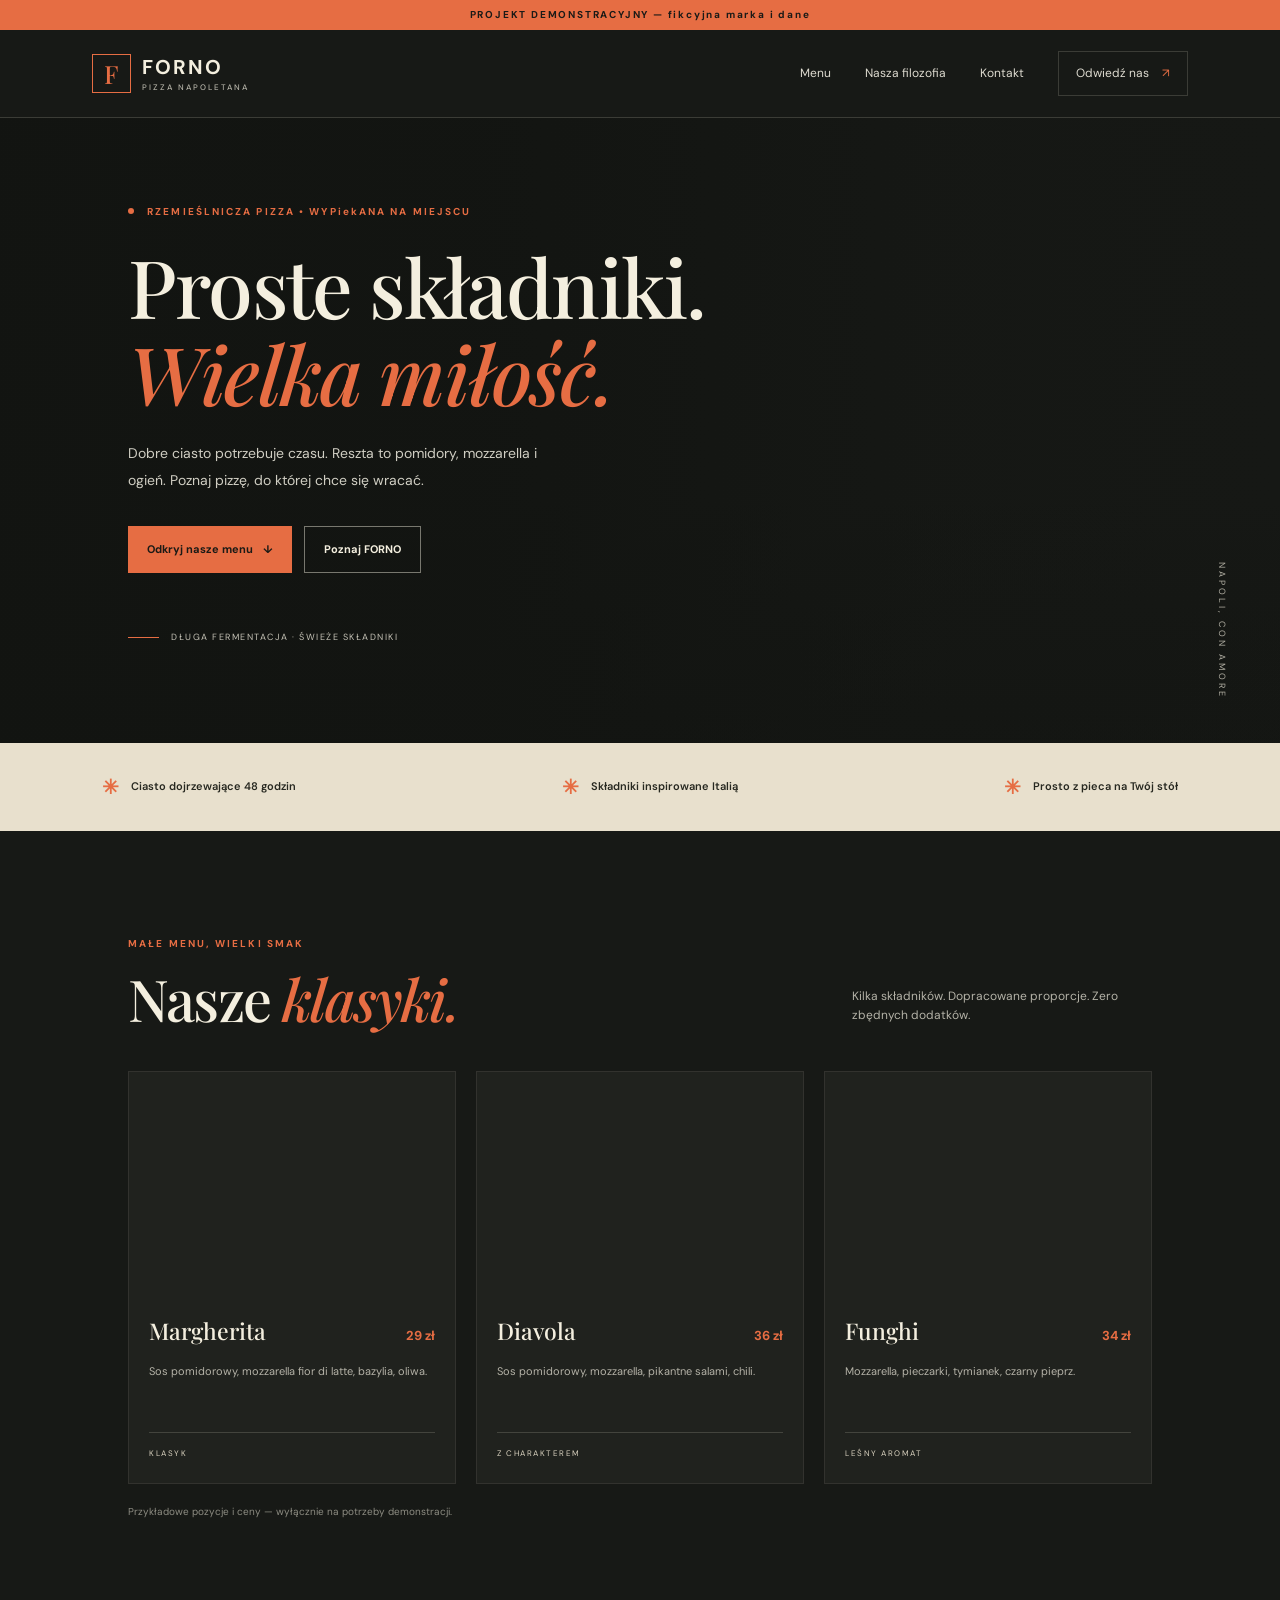
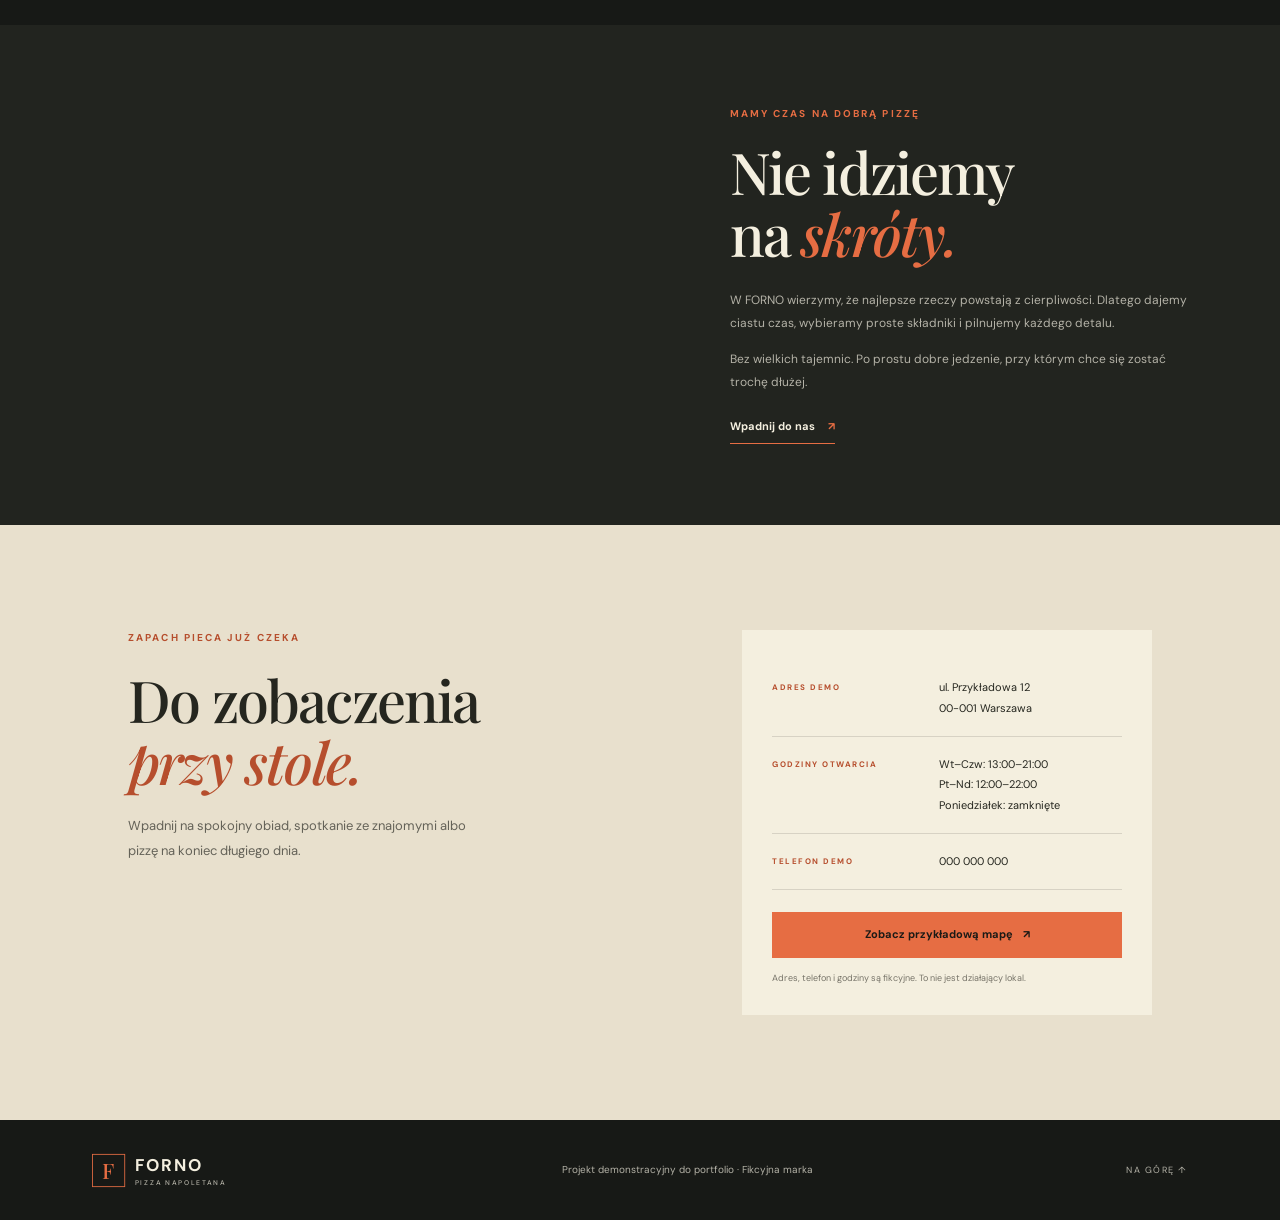
==== index.html @ f3f56753 "Add files via upload" ====
<!DOCTYPE html>
<html lang="pl">
<head>
  <meta charset="UTF-8">
  <meta name="viewport" content="width=device-width, initial-scale=1.0">
  <meta name="description" content="FORNO — fikcyjna pizzeria neapolitańska. Projekt demonstracyjny do portfolio.">
  <title>FORNO — Pizza Napoletana | Demo</title>
  <link rel="preconnect" href="https://images.unsplash.com">
  <link rel="stylesheet" href="style.css">
</head>
<body>
  <div class="demo-banner">PROJEKT DEMONSTRACYJNY — fikcyjna marka i dane</div>

  <header class="site-header">
    <a class="logo" href="#start" aria-label="FORNO — strona główna">
      <span class="logo-mark">F</span>
      <span>FORNO<span class="logo-sub">PIZZA NAPOLETANA</span></span>
    </a>
    <button class="menu-toggle" aria-label="Pokaż nawigację" aria-expanded="false">☰</button>
    <nav class="nav-links" aria-label="Główna nawigacja">
      <a href="#menu">Menu</a>
      <a href="#historia">Nasza filozofia</a>
      <a href="#kontakt">Kontakt</a>
      <a class="nav-cta" href="#kontakt">Odwiedź nas <span>↗</span></a>
    </nav>
  </header>

  <main>
    <section class="hero" id="start">
      <div class="hero-image" role="img" aria-label="Pizza neapolitańska z pomidorami, mozzarellą i bazylią"></div>
      <div class="hero-shade"></div>
      <div class="hero-content">
        <p class="eyebrow"><span class="dot"></span> RZEMIEŚLNICZA PIZZA • WYPiekANA NA MIEJSCU</p>
        <h1>Proste składniki.<br><em>Wielka miłość.</em></h1>
        <p class="hero-copy">Dobre ciasto potrzebuje czasu. Reszta to pomidory, mozzarella i ogień. Poznaj pizzę, do której chce się wracać.</p>
        <div class="hero-actions">
          <a class="button button-primary" href="#menu">Odkryj nasze menu <span>↓</span></a>
          <a class="button button-ghost" href="#historia">Poznaj FORNO</a>
        </div>
        <div class="hero-note"><span class="note-line"></span> DŁUGA FERMENTACJA · ŚWIEŻE SKŁADNIKI</div>
      </div>
      <div class="hero-side-label">NAPOLI, CON AMORE</div>
    </section>

    <section class="intro-strip">
      <div><span class="strip-icon">✳</span><span>Ciasto dojrzewające 48 godzin</span></div>
      <div><span class="strip-icon">✳</span><span>Składniki inspirowane Italią</span></div>
      <div><span class="strip-icon">✳</span><span>Prosto z pieca na Twój stół</span></div>
    </section>

    <section class="menu-section section-pad" id="menu">
      <div class="section-heading">
        <div>
          <p class="eyebrow">MAŁE MENU, WIELKI SMAK</p>
          <h2>Nasze <em>klasyki.</em></h2>
        </div>
        <p class="section-description">Kilka składników. Dopracowane proporcje. Zero zbędnych dodatków.</p>
      </div>

      <div class="pizza-grid">
        <article class="pizza-card">
          <div class="pizza-photo margherita" role="img" aria-label="Pizza Margherita"></div>
          <div class="pizza-info">
            <div class="pizza-title-row"><h3>Margherita</h3><span class="price">29 zł</span></div>
            <p class="ingredients">Sos pomidorowy, mozzarella fior di latte, bazylia, oliwa.</p>
            <span class="pizza-tag">KLASYK</span>
          </div>
        </article>
        <article class="pizza-card">
          <div class="pizza-photo diavola" role="img" aria-label="Pizza Diavola"></div>
          <div class="pizza-info">
            <div class="pizza-title-row"><h3>Diavola</h3><span class="price">36 zł</span></div>
            <p class="ingredients">Sos pomidorowy, mozzarella, pikantne salami, chili.</p>
            <span class="pizza-tag">Z CHARAKTEREM</span>
          </div>
        </article>
        <article class="pizza-card">
          <div class="pizza-photo fungi" role="img" aria-label="Pizza Funghi"></div>
          <div class="pizza-info">
            <div class="pizza-title-row"><h3>Funghi</h3><span class="price">34 zł</span></div>
            <p class="ingredients">Mozzarella, pieczarki, tymianek, czarny pieprz.</p>
            <span class="pizza-tag">LEŚNY AROMAT</span>
          </div>
        </article>
      </div>
      <p class="menu-disclaimer">Przykładowe pozycje i ceny — wyłącznie na potrzeby demonstracji.</p>
    </section>

    <section class="story-section" id="historia">
      <div class="story-photo" role="img" aria-label="Ręczne przygotowywanie ciasta na pizzę"></div>
      <div class="story-copy">
        <p class="eyebrow">MAMY CZAS NA DOBRĄ PIZZĘ</p>
        <h2>Nie idziemy<br>na <em>skróty.</em></h2>
        <p>W FORNO wierzymy, że najlepsze rzeczy powstają z cierpliwości. Dlatego dajemy ciastu czas, wybieramy proste składniki i pilnujemy każdego detalu.</p>
        <p>Bez wielkich tajemnic. Po prostu dobre jedzenie, przy którym chce się zostać trochę dłużej.</p>
        <a class="text-link" href="#kontakt">Wpadnij do nas <span>↗</span></a>
      </div>
    </section>

    <section class="visit-section section-pad" id="kontakt">
      <div class="visit-copy">
        <p class="eyebrow">ZAPACH PIECA JUŻ CZEKA</p>
        <h2>Do zobaczenia<br><em>przy stole.</em></h2>
        <p>Wpadnij na spokojny obiad, spotkanie ze znajomymi albo pizzę na koniec długiego dnia.</p>
      </div>
      <div class="contact-card">
        <div class="contact-row">
          <span class="contact-label">ADRES DEMO</span>
          <p>ul. Przykładowa 12<br>00-001 Warszawa</p>
        </div>
        <div class="contact-row">
          <span class="contact-label">GODZINY OTWARCIA</span>
          <p>Wt–Czw: 13:00–21:00<br>Pt–Nd: 12:00–22:00<br>Poniedziałek: zamknięte</p>
        </div>
        <div class="contact-row">
          <span class="contact-label">TELEFON DEMO</span>
          <p>000 000 000</p>
        </div>
        <a class="button button-primary full-button" href="https://maps.google.com/?q=ul.+Przyk%C5%82adowa+12+Warszawa" target="_blank" rel="noopener noreferrer">Zobacz przykładową mapę <span>↗</span></a>
        <p class="contact-disclaimer">Adres, telefon i godziny są fikcyjne. To nie jest działający lokal.</p>
      </div>
    </section>
  </main>

  <footer class="site-footer">
    <a class="logo footer-logo" href="#start"><span class="logo-mark">F</span><span>FORNO<span class="logo-sub">PIZZA NAPOLETANA</span></span></a>
    <p>Projekt demonstracyjny do portfolio · Fikcyjna marka</p>
    <a href="#start" class="back-top">NA GÓRĘ ↑</a>
  </footer>

  <script>
    const toggle = document.querySelector(".menu-toggle");
    const nav = document.querySelector(".nav-links");

    toggle.addEventListener("click", () => {
      const isOpen = nav.classList.toggle("is-open");
      toggle.setAttribute("aria-expanded", String(isOpen));
      toggle.setAttribute("aria-label", isOpen ? "Ukryj nawigację" : "Pokaż nawigację");
    });

    nav.querySelectorAll("a").forEach((link) => {
      link.addEventListener("click", () => {
        nav.classList.remove("is-open");
        toggle.setAttribute("aria-expanded", "false");
      });
    });
  </script>
</body>
</html>
---- style.css ----
@import url('https://fonts.googleapis.com/css2?family=DM+Sans:wght@400;500;600;700&family=Playfair+Display:ital,wght@0,500;0,600;0,700;1,500;1,600&display=swap');

:root {
  --bg: #171916;
  --bg-soft: #20221e;
  --cream: #f4efdf;
  --muted: #b4b2a7;
  --accent: #e66d43;
  --line: rgba(244, 239, 223, 0.16);
  --serif: "Playfair Display", Georgia, serif;
  --sans: "DM Sans", Arial, sans-serif;
}

* { box-sizing: border-box; }
html { scroll-behavior: smooth; scroll-padding-top: 90px; }
body { margin: 0; background: var(--bg); color: var(--cream); font-family: var(--sans); line-height: 1.6; }
a { color: inherit; text-decoration: none; }
button { font: inherit; }
.demo-banner { background: var(--accent); color: #1a1a17; text-align: center; padding: 7px 12px; font-size: 10px; letter-spacing: 1.8px; font-weight: 700; }

.site-header { height: 88px; display: flex; align-items: center; justify-content: space-between; padding: 0 7.2%; border-bottom: 1px solid var(--line); position: relative; z-index: 5; background: var(--bg); }
.logo { display: inline-flex; align-items: center; gap: 11px; font-weight: 700; letter-spacing: 2px; font-size: 20px; line-height: 1.1; }
.logo-mark { width: 39px; height: 39px; border: 1px solid var(--accent); color: var(--accent); display: grid; place-items: center; font-family: var(--serif); font-size: 25px; font-weight: 500; }
.logo-sub { display: block; font-size: 8px; letter-spacing: 2px; font-weight: 500; margin-top: 5px; color: var(--muted); }
.nav-links { display: flex; align-items: center; gap: 34px; font-size: 12px; color: #dedbd0; }
.nav-links > a:not(.nav-cta):hover, .text-link:hover { color: var(--accent); }
.nav-cta { padding: 12px 17px; border: 1px solid var(--line); }
.nav-cta span, .button span, .text-link span { margin-left: 10px; color: var(--accent); }
.menu-toggle { display: none; color: var(--cream); background: transparent; border: 1px solid var(--line); padding: 8px 12px; }

.hero { min-height: 625px; position: relative; display: flex; align-items: center; overflow: hidden; }
.hero-image { position: absolute; inset: 0; background-image: url("https://images.unsplash.com/photo-1579751626657-72bc17010498?auto=format&fit=crop&w=2000&q=85"); background-position: center 54%; background-size: cover; }
.hero-shade { position: absolute; inset: 0; background: linear-gradient(90deg, rgba(18,20,17,.97) 0%, rgba(18,20,17,.87) 38%, rgba(18,20,17,.35) 72%, rgba(18,20,17,.2) 100%), linear-gradient(0deg, rgba(18,20,17,.45), transparent 40%); }
.hero-content { position: relative; z-index: 1; width: min(660px, 76%); margin-left: 10%; padding: 80px 0 92px; }
.eyebrow { color: var(--accent); font-size: 10px; letter-spacing: 2.1px; font-weight: 700; margin: 0 0 22px; }
.dot { display: inline-block; width: 6px; height: 6px; background: var(--accent); border-radius: 50%; margin: 0 9px 1px 0; }
h1, h2, h3, p { margin-top: 0; }
h1, h2 { font-family: var(--serif); font-weight: 500; letter-spacing: -1.8px; line-height: 1.08; }
h1 { font-size: clamp(48px, 6.3vw, 82px); margin-bottom: 24px; }
h1 em, h2 em { color: var(--accent); font-weight: 500; }
.hero-copy { max-width: 420px; color: #d0cec3; font-size: 14px; line-height: 1.9; }
.hero-actions { display: flex; flex-wrap: wrap; gap: 12px; margin-top: 32px; }
.button { display: inline-flex; align-items: center; justify-content: center; padding: 14px 19px; font-size: 11px; font-weight: 700; transition: transform .2s, background .2s; }
.button:hover { transform: translateY(-2px); }
.button-primary { background: var(--accent); color: #1b1a16; }
.button-primary span { color: #1b1a16; }
.button-ghost { border: 1px solid rgba(244,239,223,.45); }
.hero-note { display: flex; align-items: center; gap: 12px; color: #c5c2b6; font-size: 9px; letter-spacing: 1.5px; margin-top: 57px; }
.note-line { width: 31px; height: 1px; background: var(--accent); }
.hero-side-label { position: absolute; right: 4%; bottom: 44px; writing-mode: vertical-rl; color: rgba(244,239,223,.7); letter-spacing: 3px; font-size: 9px; }

.intro-strip { min-height: 88px; padding: 20px 8%; display: flex; align-items: center; justify-content: space-between; gap: 22px; background: #e8e0cd; color: #272820; }
.intro-strip > div { display: flex; align-items: center; gap: 12px; font-size: 11px; font-weight: 600; }
.strip-icon { color: var(--accent); font-size: 20px; }

.section-pad { padding: 105px 10%; }
.menu-section { background: var(--bg); }
.section-heading { display: flex; justify-content: space-between; align-items: end; gap: 30px; margin-bottom: 42px; }
.section-heading .eyebrow { margin-bottom: 15px; }
h2 { font-size: clamp(39px, 4.5vw, 58px); margin-bottom: 0; }
.section-description { max-width: 300px; font-size: 12px; color: var(--muted); margin-bottom: 4px; }
.pizza-grid { display: grid; grid-template-columns: repeat(3, minmax(0, 1fr)); gap: 20px; }
.pizza-card { background: var(--bg-soft); border: 1px solid rgba(244,239,223,.08); transition: transform .25s, border-color .25s; }
.pizza-card:hover { transform: translateY(-5px); border-color: rgba(230,109,67,.55); }
.pizza-photo { height: 220px; background-size: cover; background-position: center; }
.margherita { background-image: url("https://images.unsplash.com/photo-1574071318508-1cdbab80d002?auto=format&fit=crop&w=900&q=80"); }
.diavola { background-image: url("https://images.unsplash.com/photo-1628840042765-356cda07504e?auto=format&fit=crop&w=900&q=80"); }
.fungi { background-image: url("https://images.unsplash.com/photo-1571407970349-bc81e7e96d47?auto=format&fit=crop&w=900&q=80"); }
.pizza-info { padding: 21px 20px 23px; }
.pizza-title-row { display: flex; align-items: baseline; justify-content: space-between; gap: 12px; }
.pizza-title-row h3 { font-family: var(--serif); font-size: 23px; font-weight: 500; margin: 0; }
.price { color: var(--accent); font-size: 13px; font-weight: 700; white-space: nowrap; }
.ingredients { color: var(--muted); font-size: 11px; min-height: 52px; margin: 12px 0 18px; line-height: 1.7; }
.pizza-tag { font-size: 8px; letter-spacing: 1.5px; color: #d9d2bf; border-top: 1px solid var(--line); display: block; padding-top: 14px; }
.menu-disclaimer { color: #8e8d83; font-size: 10px; margin: 20px 0 0; }

.story-section { display: grid; grid-template-columns: 1fr 1fr; min-height: 500px; background: #22241f; }
.story-photo { min-height: 480px; background: url("https://images.unsplash.com/photo-1556761223-4c4282c73f77?auto=format&fit=crop&w=1200&q=80") center/cover; }
.story-copy { padding: 75px clamp(35px, 7vw, 100px); align-self: center; }
.story-copy .eyebrow { margin-bottom: 18px; }
.story-copy h2 { margin-bottom: 25px; }
.story-copy p:not(.eyebrow) { color: var(--muted); font-size: 12px; line-height: 1.95; }
.text-link { display: inline-block; border-bottom: 1px solid var(--accent); padding-bottom: 7px; margin-top: 12px; font-size: 11px; font-weight: 700; }

.visit-section { display: grid; grid-template-columns: 1fr .8fr; gap: 10%; background: #e8e0cd; color: #25261f; }
.visit-copy .eyebrow { color: #b64e2d; }
.visit-copy h2 { margin-bottom: 22px; }
.visit-copy h2 em { color: #b64e2d; }
.visit-copy > p:last-child { color: #646258; max-width: 340px; font-size: 13px; line-height: 1.9; }
.contact-card { background: #f4efdf; padding: 30px; }
.contact-row { display: grid; grid-template-columns: 1fr 1.2fr; gap: 15px; padding: 17px 0; border-bottom: 1px solid rgba(37,38,31,.14); }
.contact-label { color: #b64e2d; font-size: 8px; letter-spacing: 1.5px; font-weight: 700; padding-top: 4px; }
.contact-row p { font-size: 11px; margin: 0; line-height: 1.9; }
.full-button { width: 100%; margin-top: 22px; }
.contact-disclaimer { font-size: 9px; color: #777469; margin: 13px 0 0; }

.site-footer { min-height: 100px; padding: 24px 7.2%; display: flex; justify-content: space-between; align-items: center; gap: 20px; }
.footer-logo { transform: scale(.85); transform-origin: left center; }
.site-footer p { color: var(--muted); font-size: 10px; margin: 0; }
.back-top { color: var(--muted); font-size: 9px; letter-spacing: 1.5px; }

@media (max-width: 900px) {
  .site-header { padding: 0 5%; }
  .nav-links { gap: 18px; }
  .hero-content { margin-left: 7%; }
  .section-pad { padding: 80px 6%; }
  .pizza-grid { gap: 12px; }
  .pizza-photo { height: 180px; }
  .pizza-info { padding: 17px 14px 20px; }
  .pizza-title-row h3 { font-size: 20px; }
  .story-copy { padding: 55px 40px; }
  .visit-section { gap: 5%; }
}

@media (max-width: 650px) {
  .site-header { height: 74px; }
  .logo { font-size: 17px; }
  .logo-mark { width: 35px; height: 35px; }
  .menu-toggle { display: block; cursor: pointer; }
  .nav-links { display: none; position: absolute; top: 73px; left: 0; right: 0; background: #1d1f1a; padding: 18px 6% 24px; border-bottom: 1px solid var(--line); flex-direction: column; align-items: stretch; gap: 0; }
  .nav-links.is-open { display: flex; }
  .nav-links a { padding: 13px 0; }
  .nav-links .nav-cta { padding: 13px; margin-top: 7px; text-align: center; }
  .hero { min-height: 610px; }
  .hero-image { background-position: 57% center; }
  .hero-shade { background: linear-gradient(90deg, rgba(18,20,17,.93), rgba(18,20,17,.62)), linear-gradient(0deg, rgba(18,20,17,.4), transparent); }
  .hero-content { width: 86%; margin-left: 7%; padding: 65px 0 75px; }
  h1 { font-size: clamp(47px, 12vw, 68px); }
  .eyebrow { font-size: 9px; letter-spacing: 1.5px; }
  .hero-copy { font-size: 13px; }
  .hero-note { margin-top: 42px; font-size: 8px; }
  .hero-side-label { display: none; }
  .intro-strip { align-items: flex-start; flex-direction: column; gap: 13px; padding: 25px 8%; }
  .intro-strip > div { font-size: 10px; }
  .section-pad { padding: 70px 7%; }
  .section-heading { align-items: flex-start; flex-direction: column; gap: 15px; margin-bottom: 30px; }
  .section-description { max-width: 340px; }
  .pizza-grid { grid-template-columns: 1fr; gap: 18px; }
  .pizza-photo { height: 245px; }
  .pizza-info { padding: 20px; }
  .ingredients { min-height: 0; }
  .story-section { grid-template-columns: 1fr; }
  .story-photo { min-height: 280px; }
  .story-copy { padding: 55px 8%; }
  .visit-section { grid-template-columns: 1fr; gap: 30px; }
  .contact-card { padding: 23px; }
  .contact-row { grid-template-columns: .9fr 1.1fr; }
  .site-footer { padding: 25px 7%; flex-wrap: wrap; }
  .site-footer p { order: 3; width: 100%; }
}
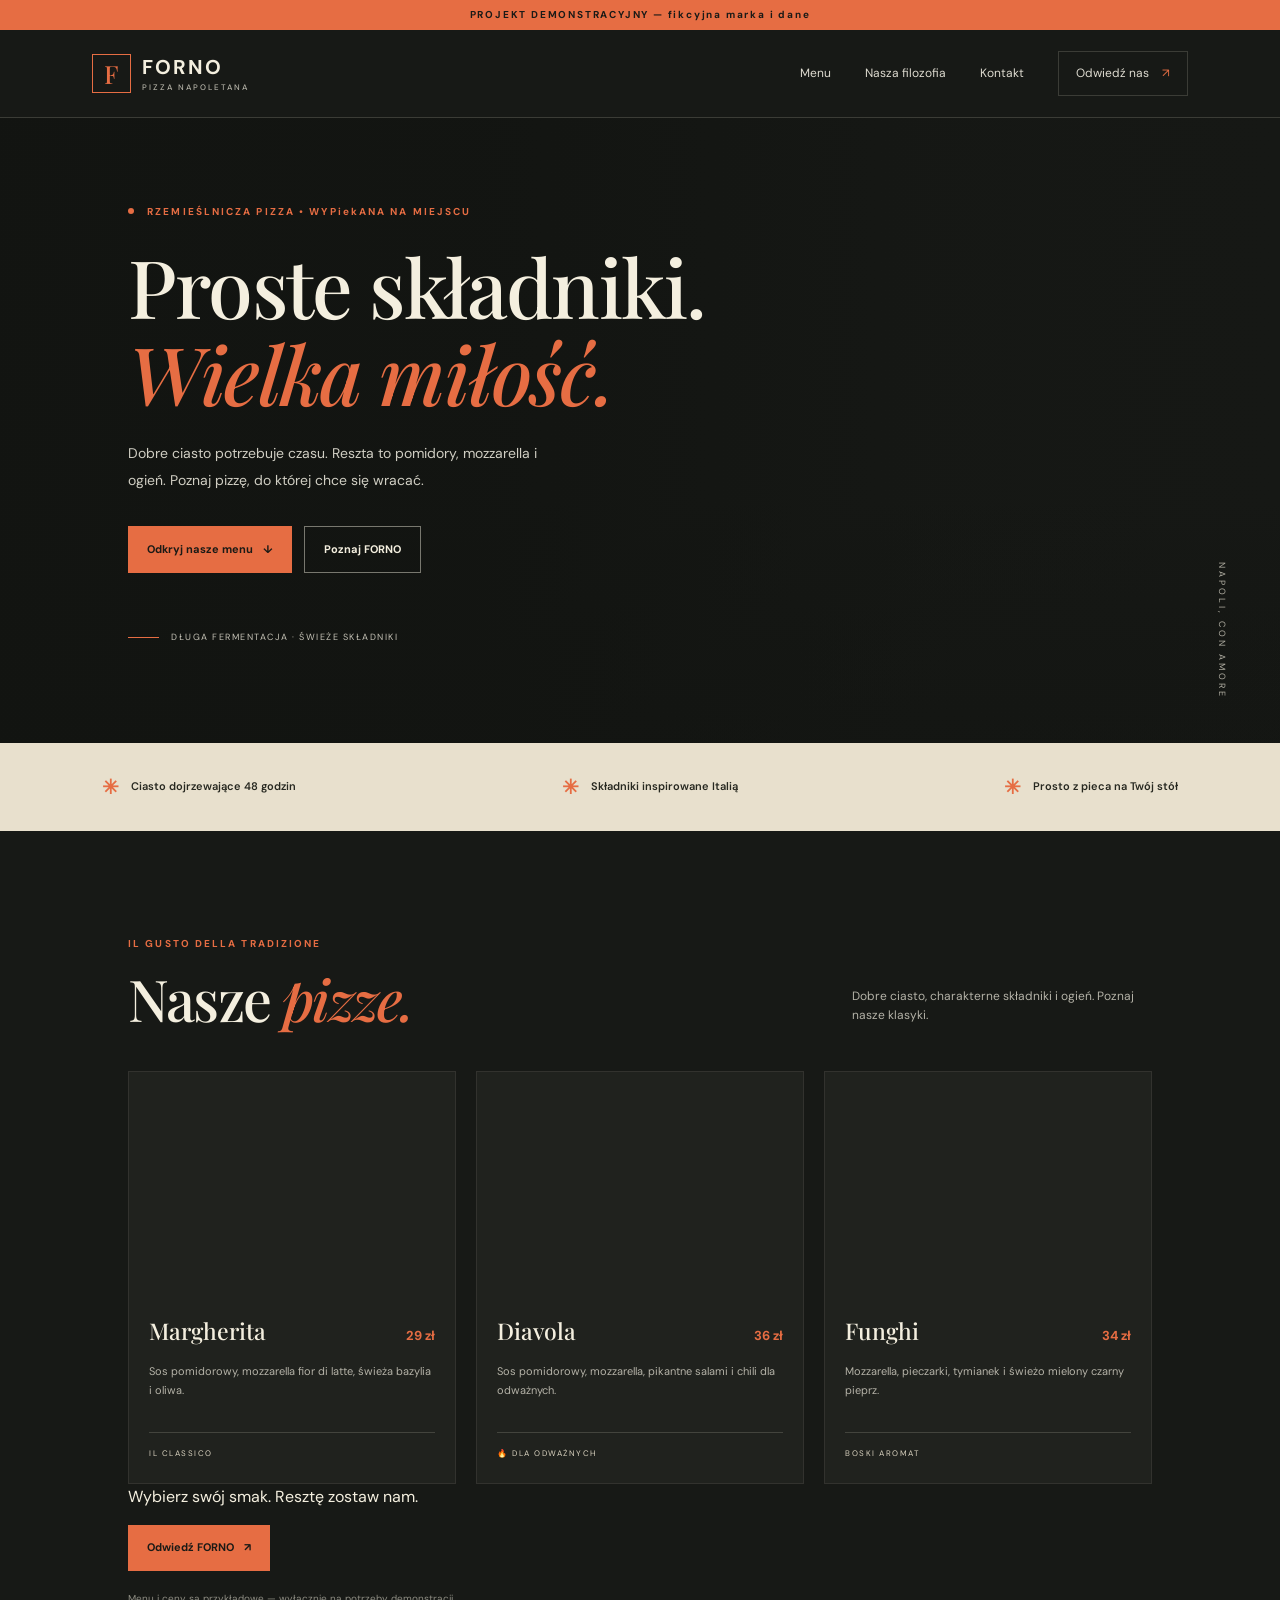
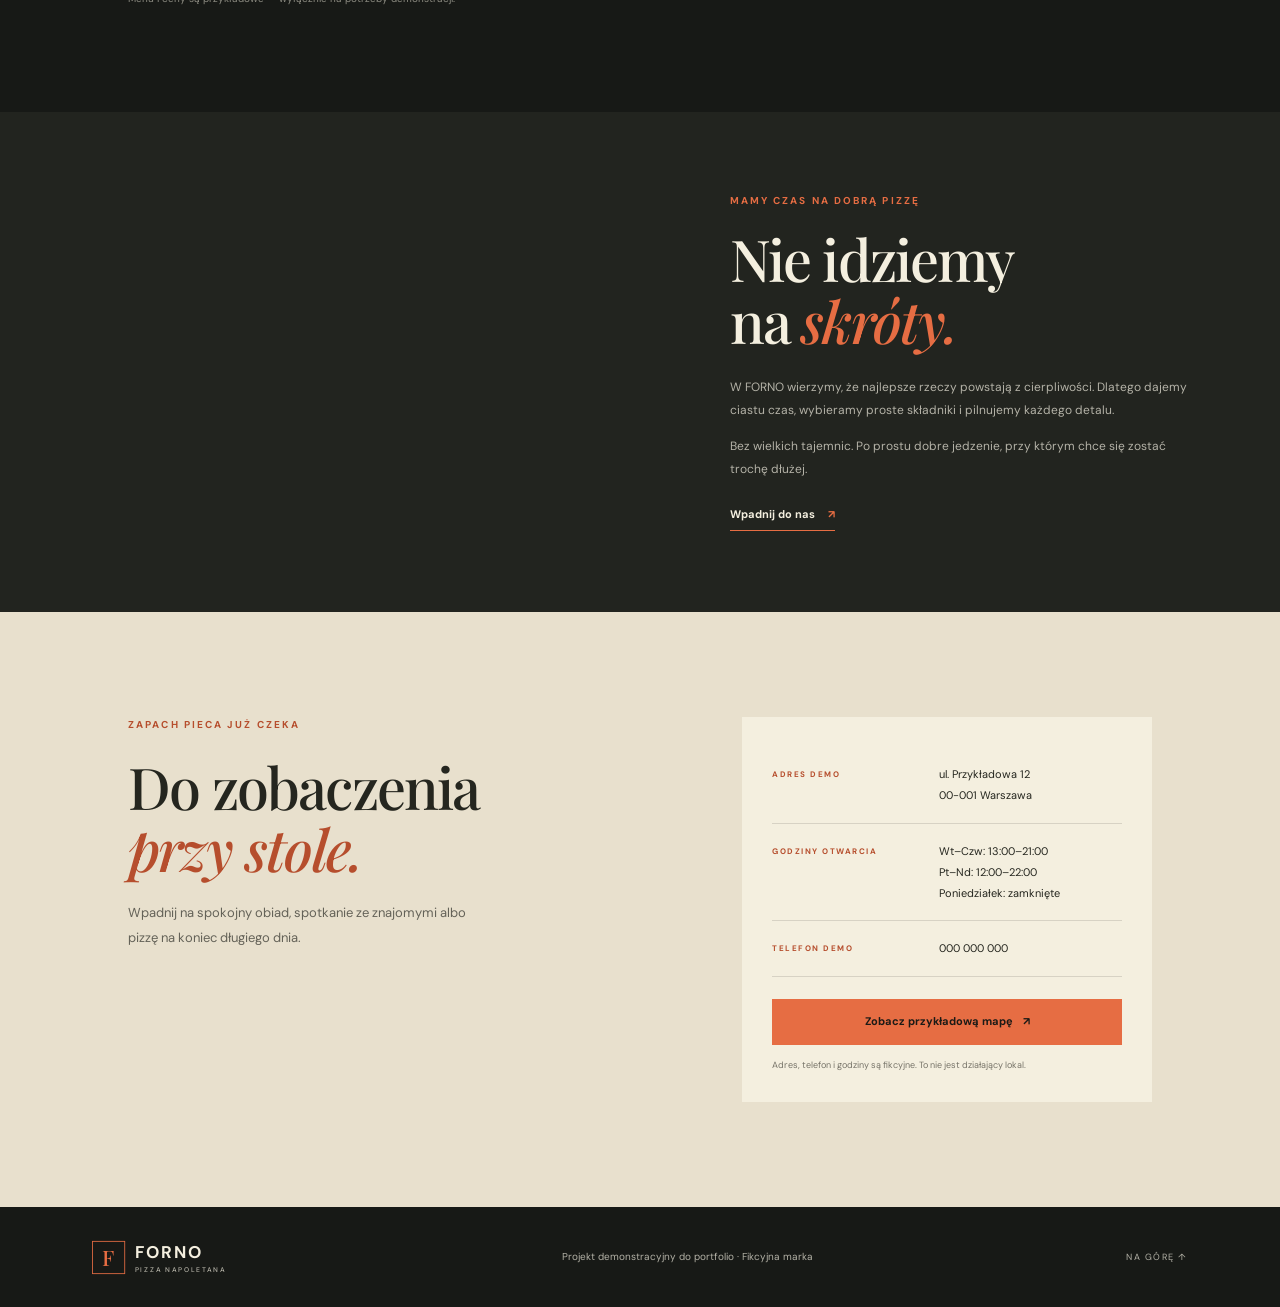
==== commit 2053d5dd: "Update index.html" ====
--- a/index.html
+++ b/index.html
@@ -48,43 +48,82 @@
       <div><span class="strip-icon">✳</span><span>Prosto z pieca na Twój stół</span></div>
     </section>
 
-    <section class="menu-section section-pad" id="menu">
-      <div class="section-heading">
-        <div>
-          <p class="eyebrow">MAŁE MENU, WIELKI SMAK</p>
-          <h2>Nasze <em>klasyki.</em></h2>
+  
+<section class="menu-section section-pad" id="menu">
+  <div class="section-heading">
+    <div>
+      <p class="eyebrow">IL GUSTO DELLA TRADIZIONE</p>
+      <h2>Nasze <em>pizze.</em></h2>
+    </div>
+    <p class="section-description">
+      Dobre ciasto, charakterne składniki i ogień.
+      Poznaj nasze klasyki.
+    </p>
+  </div>
+
+  <div class="pizza-grid">
+    <article class="pizza-card">
+      <div class="pizza-photo margherita" role="img"
+        aria-label="Pizza Margherita z mozzarellą i bazylią"></div>
+      <div class="pizza-info">
+        <div class="pizza-title-row">
+          <h3>Margherita</h3>
+          <span class="price">29 zł</span>
         </div>
-        <p class="section-description">Kilka składników. Dopracowane proporcje. Zero zbędnych dodatków.</p>
+        <p class="ingredients">
+          Sos pomidorowy, mozzarella fior di latte,
+          świeża bazylia i oliwa.
+        </p>
+        <span class="pizza-tag">IL CLASSICO</span>
       </div>
+    </article>
 
-      <div class="pizza-grid">
-        <article class="pizza-card">
-          <div class="pizza-photo margherita" role="img" aria-label="Pizza Margherita"></div>
-          <div class="pizza-info">
-            <div class="pizza-title-row"><h3>Margherita</h3><span class="price">29 zł</span></div>
-            <p class="ingredients">Sos pomidorowy, mozzarella fior di latte, bazylia, oliwa.</p>
-            <span class="pizza-tag">KLASYK</span>
-          </div>
-        </article>
-        <article class="pizza-card">
-          <div class="pizza-photo diavola" role="img" aria-label="Pizza Diavola"></div>
-          <div class="pizza-info">
-            <div class="pizza-title-row"><h3>Diavola</h3><span class="price">36 zł</span></div>
-            <p class="ingredients">Sos pomidorowy, mozzarella, pikantne salami, chili.</p>
-            <span class="pizza-tag">Z CHARAKTEREM</span>
-          </div>
-        </article>
-        <article class="pizza-card">
-          <div class="pizza-photo fungi" role="img" aria-label="Pizza Funghi"></div>
-          <div class="pizza-info">
-            <div class="pizza-title-row"><h3>Funghi</h3><span class="price">34 zł</span></div>
-            <p class="ingredients">Mozzarella, pieczarki, tymianek, czarny pieprz.</p>
-            <span class="pizza-tag">LEŚNY AROMAT</span>
-          </div>
-        </article>
+    <article class="pizza-card pizza-card-featured">
+      <div class="pizza-photo diavola" role="img"
+        aria-label="Pikantna pizza Diavola"></div>
+      <div class="pizza-info">
+        <div class="pizza-title-row">
+          <h3>Diavola</h3>
+          <span class="price">36 zł</span>
+        </div>
+        <p class="ingredients">
+          Sos pomidorowy, mozzarella, pikantne salami
+          i chili dla odważnych.
+        </p>
+        <span class="pizza-tag">🔥 DLA ODWAŻNYCH</span>
       </div>
-      <p class="menu-disclaimer">Przykładowe pozycje i ceny — wyłącznie na potrzeby demonstracji.</p>
-    </section>
+    </article>
+
+    <article class="pizza-card">
+      <div class="pizza-photo fungi" role="img"
+        aria-label="Pizza Funghi z pieczarkami"></div>
+      <div class="pizza-info">
+        <div class="pizza-title-row">
+          <h3>Funghi</h3>
+          <span class="price">34 zł</span>
+        </div>
+        <p class="ingredients">
+          Mozzarella, pieczarki, tymianek
+          i świeżo mielony czarny pieprz.
+        </p>
+        <span class="pizza-tag">BOSKI AROMAT</span>
+      </div>
+    </article>
+  </div>
+
+  <div class="menu-bottom">
+    <p>Wybierz swój smak. Resztę zostaw nam.</p>
+    <a class="button button-primary" href="#kontakt">
+      Odwiedź FORNO <span>↗</span>
+    </a>
+  </div>
+
+  <p class="menu-disclaimer">
+    Menu i ceny są przykładowe — wyłącznie na potrzeby demonstracji.
+  </p>
+</section>
+
+    
 
     <section class="story-section" id="historia">
       <div class="story-photo" role="img" aria-label="Ręczne przygotowywanie ciasta na pizzę"></div>
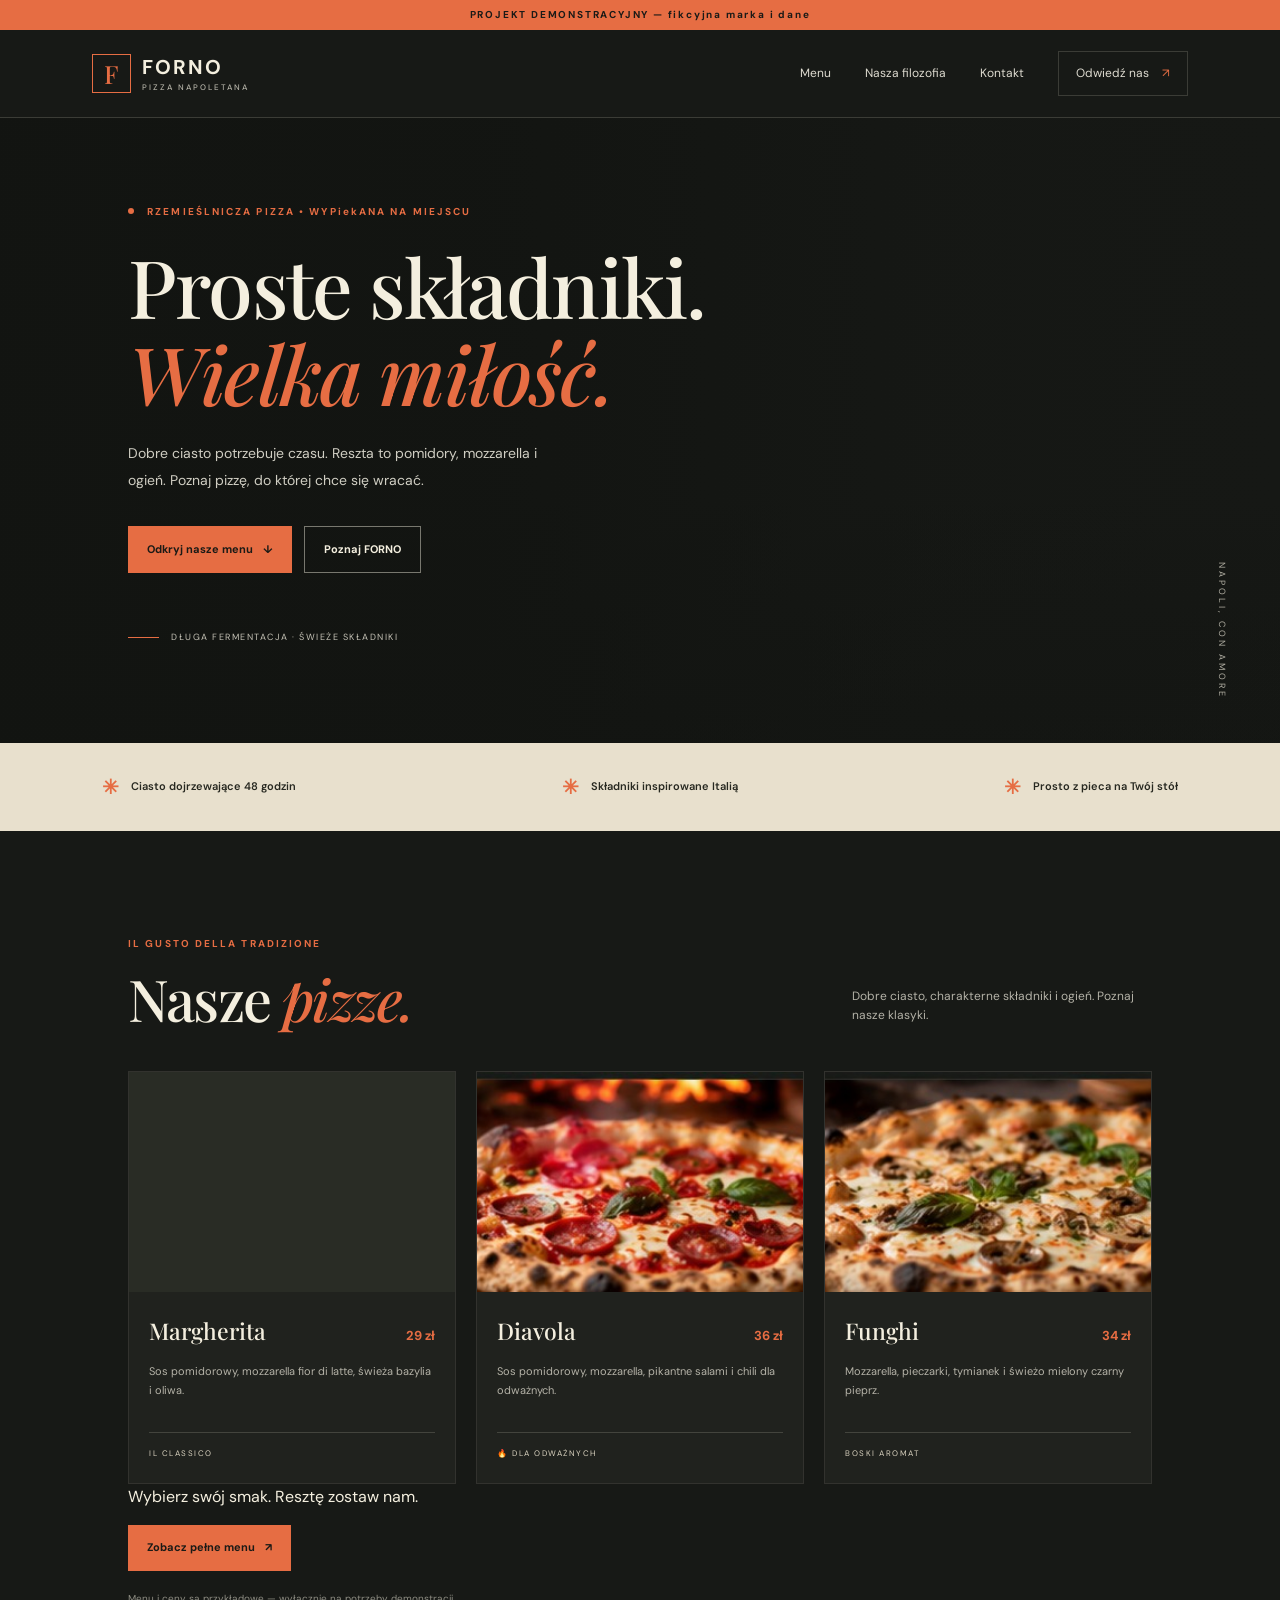
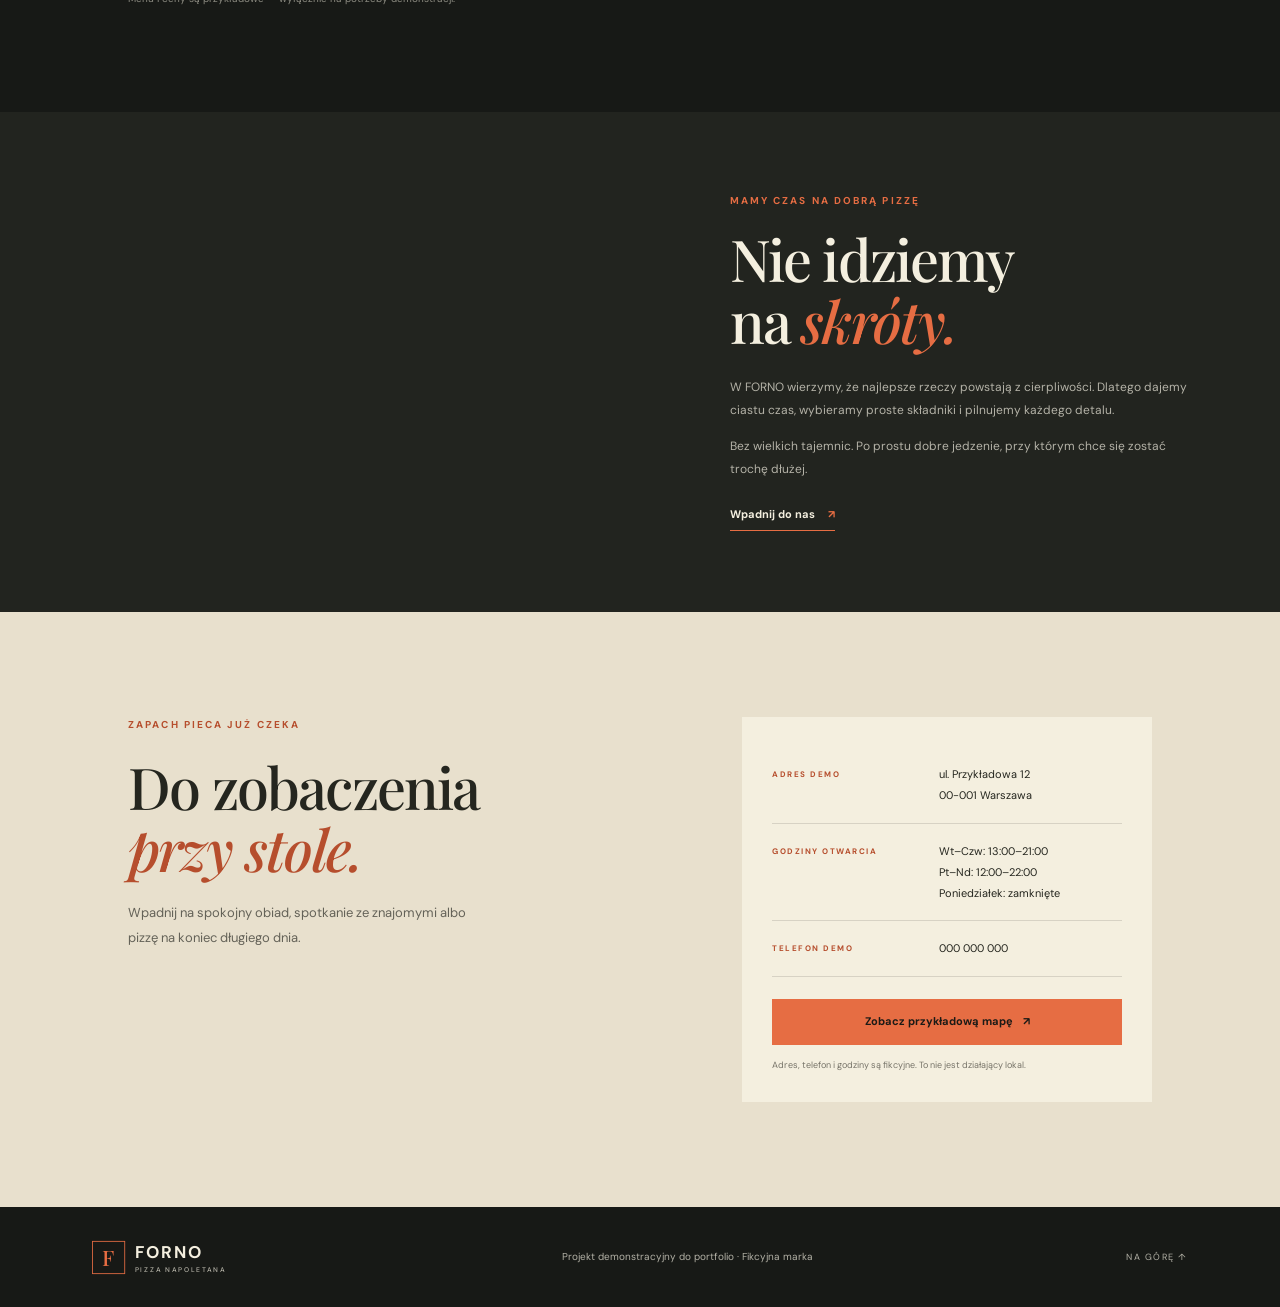
==== commit 6f237dbf: "Update link to menu page in index.html" ====
--- a/index.html
+++ b/index.html
@@ -18,7 +18,7 @@
     </a>
     <button class="menu-toggle" aria-label="Pokaż nawigację" aria-expanded="false">☰</button>
     <nav class="nav-links" aria-label="Główna nawigacja">
-      <a href="#menu">Menu</a>
+      <a href="menu.html">Menu</a>
       <a href="#historia">Nasza filozofia</a>
       <a href="#kontakt">Kontakt</a>
       <a class="nav-cta" href="#kontakt">Odwiedź nas <span>↗</span></a>
@@ -113,9 +113,10 @@
 
   <div class="menu-bottom">
     <p>Wybierz swój smak. Resztę zostaw nam.</p>
-    <a class="button button-primary" href="#kontakt">
-      Odwiedź FORNO <span>↗</span>
-    </a>
+   
+<a class="button button-primary" href="menu.html">
+  Zobacz pełne menu <span>↗</span>
+</a>
   </div>
 
   <p class="menu-disclaimer">
--- a/style.css
+++ b/style.css
@@ -63,9 +63,24 @@
 .pizza-card { background: var(--bg-soft); border: 1px solid rgba(244,239,223,.08); transition: transform .25s, border-color .25s; }
 .pizza-card:hover { transform: translateY(-5px); border-color: rgba(230,109,67,.55); }
 .pizza-photo { height: 220px; background-size: cover; background-position: center; }
-.margherita { background-image: url("https://images.unsplash.com/photo-1574071318508-1cdbab80d002?auto=format&fit=crop&w=900&q=80"); }
-.diavola { background-image: url("https://images.unsplash.com/photo-1628840042765-356cda07504e?auto=format&fit=crop&w=900&q=80"); }
-.fungi { background-image: url("https://images.unsplash.com/photo-1571407970349-bc81e7e96d47?auto=format&fit=crop&w=900&q=80"); }
+.margherita {
+  background-image: url("https://images.unsplash.com/photo-1579751626657-72bc17010498?auto=format&fit=crop&w=900&q=85");
+  background-position: center;
+  background-size: cover;
+  background-color: #292c25;
+}
+
+.diavola {
+    background-image: url("diavola-forno.jpg");
+  background-size: cover;
+  background-position: center;
+}
+
+.fungi {
+  background-image: url("./funghi-forno.jpg");
+  background-size: cover;
+  background-position: center;
+}
 .pizza-info { padding: 21px 20px 23px; }
 .pizza-title-row { display: flex; align-items: baseline; justify-content: space-between; gap: 12px; }
 .pizza-title-row h3 { font-family: var(--serif); font-size: 23px; font-weight: 500; margin: 0; }
@@ -147,4 +162,128 @@
   .contact-row { grid-template-columns: .9fr 1.1fr; }
   .site-footer { padding: 25px 7%; flex-wrap: wrap; }
   .site-footer p { order: 3; width: 100%; }
-}
+
+/* FORNO — odświeżone menu */
+
+.menu-section {
+  position: relative;
+}
+
+.pizza-grid {
+  gap: 26px;
+  align-items: stretch;
+}
+
+.pizza-card {
+  overflow: hidden;
+  border: 1px solid rgba(255, 255, 255, 0.09);
+  border-radius: 5px;
+  background: #20251f;
+  transition: transform 0.25s ease, border-color 0.25s ease;
+}
+
+.pizza-card:hover {
+  transform: translateY(-6px);
+  border-color: #d97950;
+}
+
+.pizza-photo {
+  min-height: 250px;
+  background-size: cover;
+  background-position: center;
+  transition: transform 0.35s ease;
+}
+
+.pizza-card:hover .pizza-photo {
+  background-size: 108%;
+}
+
+.pizza-info {
+  padding: 24px;
+}
+
+.pizza-title-row {
+  align-items: center;
+  gap: 12px;
+}
+
+.pizza-title-row h3 {
+  font-size: clamp(1.25rem, 2vw, 1.65rem);
+  letter-spacing: -0.04em;
+}
+
+.price {
+  color: #e88b61;
+  font-size: 1.15rem;
+  font-weight: 800;
+  white-space: nowrap;
+}
+
+.ingredients {
+  color: #c5c7bd;
+  line-height: 1.75;
+  font-size: 0.94rem;
+}
+
+.pizza-tag {
+  display: inline-block;
+  margin-top: 12px;
+  padding: 7px 10px;
+  border: 1px solid rgba(232, 139, 97, 0.45);
+  color: #f0a17c;
+  font-size: 0.67rem;
+  font-weight: 800;
+  letter-spacing: 0.12em;
+}
+
+.pizza-card-featured {
+  border-color: #d97950;
+}
+
+.pizza-card-featured .pizza-tag {
+  background: #d97950;
+  color: #201b17;
+}
+
+.menu-bottom {
+  display: flex;
+  align-items: center;
+  justify-content: space-between;
+  gap: 20px;
+  margin-top: 34px;
+  padding: 24px 0;
+  border-top: 1px solid rgba(255, 255, 255, 0.13);
+}
+
+.menu-bottom p {
+  margin: 0;
+  color: #e8e4da;
+  font-size: 1.05rem;
+}
+
+.menu-disclaimer {
+  margin-top: 12px;
+  opacity: 0.65;
+  font-size: 0.8rem;
+}
+
+@media (max-width: 600px) {
+  .pizza-grid {
+    gap: 20px;
+  }
+
+  .pizza-photo {
+    min-height: 210px;
+  }
+
+  .pizza-info {
+    padding: 19px;
+  }
+
+  .menu-bottom {
+    align-items: flex-start;
+    flex-direction: column;
+  }
+}
+
+
